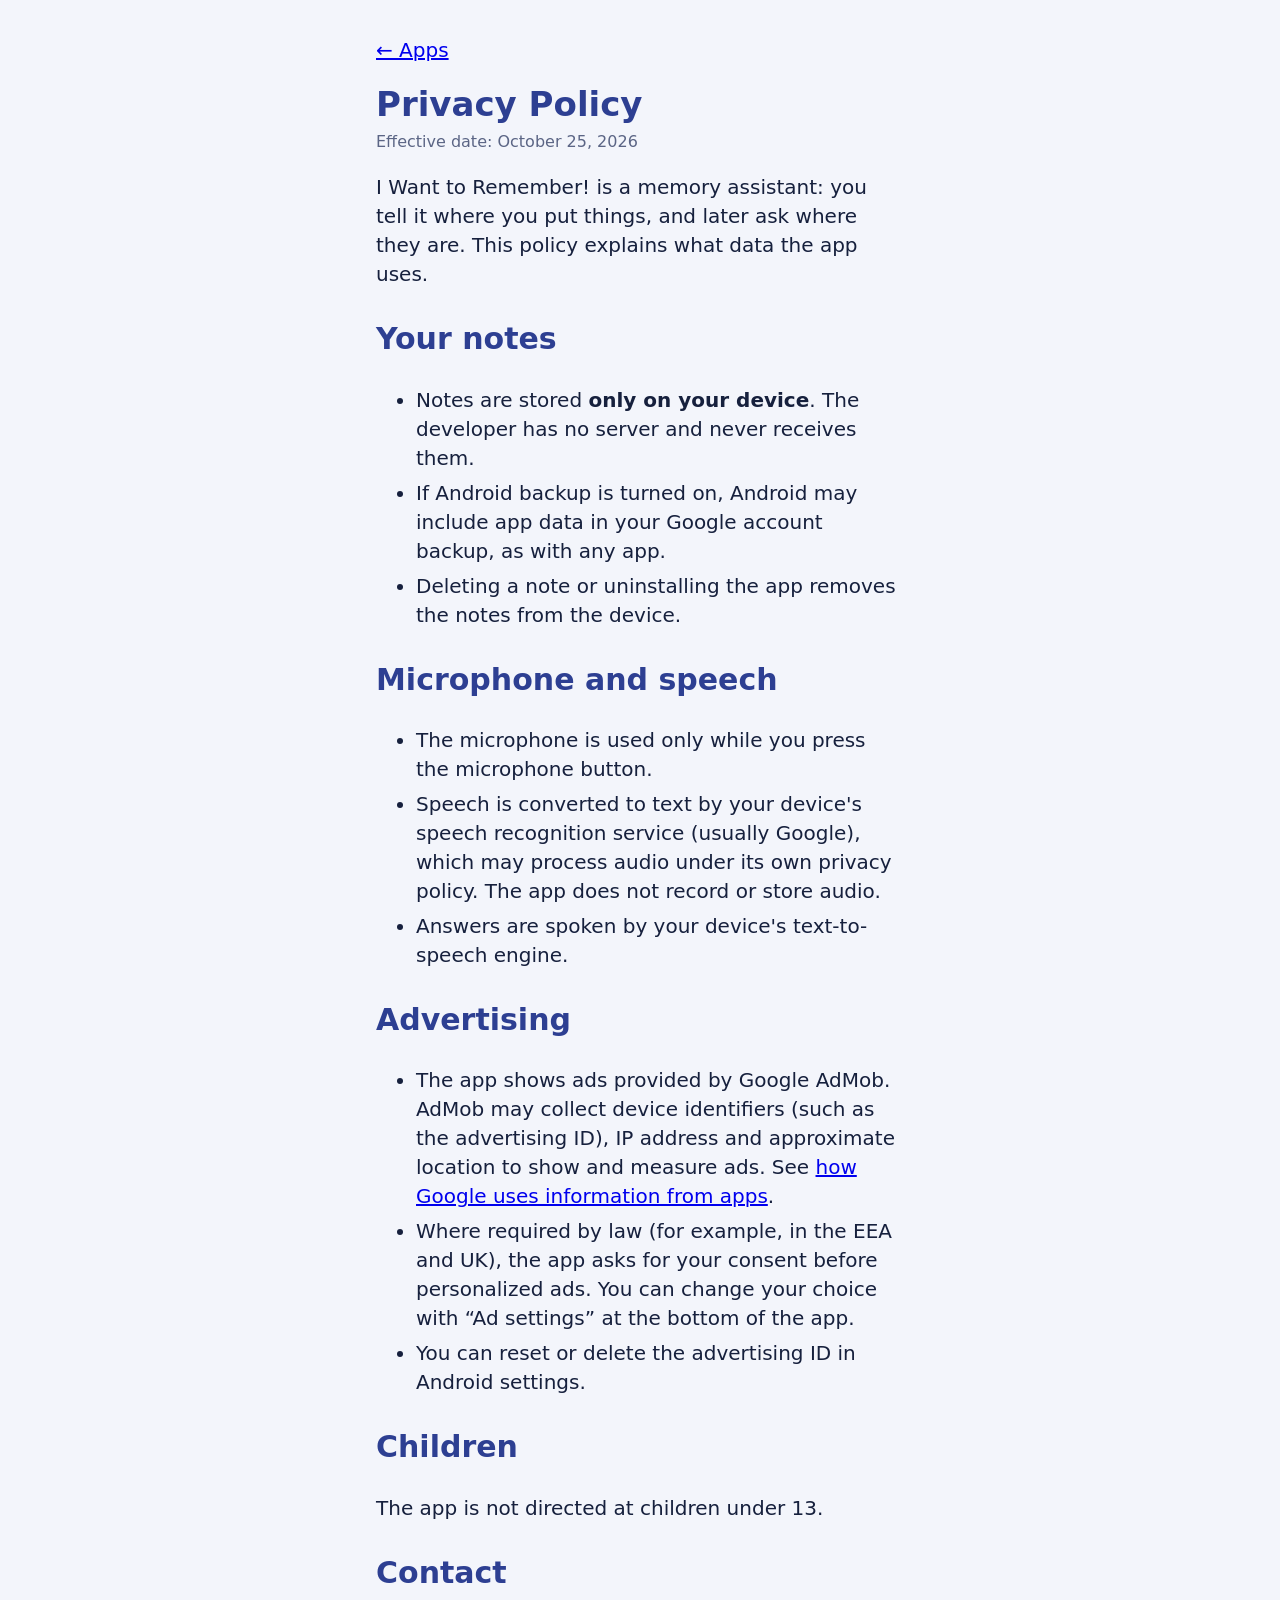
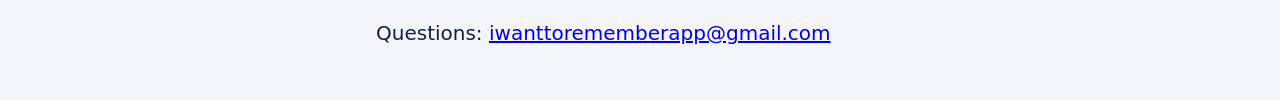
==== remember/privacy.html @ f79852ab "Add developer page and privacy policy for I Want to Remember! Co-Authored-By: Claude Opus 5.5 <norep" ====
<!doctype html>
<html lang="en">
<head>
  <meta charset="utf-8">
  <meta name="viewport" content="width=device-width, initial-scale=1">
  <title>I Want to Remember! — Privacy Policy</title>
  <link rel="icon" href="icon.svg">
  <link rel="stylesheet" href="style.css">
  <style>
    .app { text-align: left; }
    h2 { margin-top: 28px; color: var(--accent); }
    li { margin-bottom: 6px; }
  </style>
</head>
<body>
  <main class="app">
    <p><a href="../">← Apps</a></p>

    <h1>Privacy Policy</h1>
    <p class="muted">Effective date: October 25, 2026</p>

    <p>I Want to Remember! is a memory assistant: you tell it where you put things, and later ask where they are.
      This policy explains what data the app uses.</p>

    <h2>Your notes</h2>
    <ul>
      <li>Notes are stored <b>only on your device</b>. The developer has no server and never receives them.</li>
      <li>If Android backup is turned on, Android may include app data in your Google account backup, as with any app.</li>
      <li>Deleting a note or uninstalling the app removes the notes from the device.</li>
    </ul>

    <h2>Microphone and speech</h2>
    <ul>
      <li>The microphone is used only while you press the microphone button.</li>
      <li>Speech is converted to text by your device's speech recognition service (usually Google),
        which may process audio under its own privacy policy. The app does not record or store audio.</li>
      <li>Answers are spoken by your device's text-to-speech engine.</li>
    </ul>

    <h2>Advertising</h2>
    <ul>
      <li>The app shows ads provided by Google AdMob. AdMob may collect device identifiers (such as the advertising ID),
        IP address and approximate location to show and measure ads.
        See <a href="https://policies.google.com/technologies/partner-sites">how Google uses information from apps</a>.</li>
      <li>Where required by law (for example, in the EEA and UK), the app asks for your consent before personalized ads.
        You can change your choice with “Ad settings” at the bottom of the app.</li>
      <li>You can reset or delete the advertising ID in Android settings.</li>
    </ul>

    <h2>Children</h2>
    <p>The app is not directed at children under 13.</p>

    <h2>Contact</h2>
    <p>Questions: <a href="mailto:iwanttorememberapp@gmail.com">iwanttorememberapp@gmail.com</a></p>

  </main>
</body>
</html>
---- remember/style.css ----
:root {
  --bg: #f3f5fb;
  --card: #fff;
  --text: #16203d;
  --muted: #5b6585;
  --accent: #2d3f92;
  --gold: #ff9a45;
  --brand: linear-gradient(#2d3f92, #3b1f6e);
  --soft: #e6ecfb;
  --border: #d5dcef;
}

@media (prefers-color-scheme: dark) {
  :root {
    --bg: #0f1530;
    --card: #18214a;
    --text: #eef1fb;
    --muted: #a9b2d6;
    --accent: #a9b6ff;
    --soft: #1f2b5e;
    --border: #2c3870;
  }
}

* { box-sizing: border-box; }

body {
  margin: 0;
  background: var(--bg);
  color: var(--text);
  font: 20px/1.45 system-ui, -apple-system, "Segoe UI", Roboto, "Noto Sans", sans-serif;
}

.app {
  max-width: 560px;
  margin: 0 auto;
  padding: max(16px, env(safe-area-inset-top)) 16px 32px;
  text-align: center;
}

.langs {
  display: flex;
  justify-content: flex-end;
  flex-wrap: wrap;
  gap: 6px;
}
.langs button {
  min-width: 52px;
  padding: 7px 10px;
  border: 2px solid var(--border);
  border-radius: 10px;
  background: var(--card);
  color: var(--accent);
  font: inherit;
  font-size: 17px;
  font-weight: 700;
  cursor: pointer;
}
.langs button.active {
  border-color: transparent;
  background: var(--brand);
  color: #fff;
}

.logo { width: 72px; height: 72px; border-radius: 18px; margin-top: 8px; }
h1 { margin: 8px 0 0; font-size: 34px; line-height: 1.15; color: var(--accent); }
.hint { color: var(--muted); margin: 10px 0 24px; }
.muted { color: var(--muted); font-size: 16px; margin: 6px 0 0; }

.mic {
  width: 168px;
  height: 168px;
  border: 6px solid var(--gold);
  border-radius: 50%;
  background: var(--brand);
  box-shadow: 0 10px 28px rgb(59 31 110 / 0.4);
  cursor: pointer;
}
.mic svg { width: 80px; height: 80px; fill: var(--gold); }
.mic.listening { animation: pulse 1.2s ease-in-out infinite; }
@keyframes pulse {
  50% { transform: scale(1.06); box-shadow: 0 0 0 18px rgb(255 154 69 / 0.3); }
}
.mic-label { color: var(--muted); font-weight: 600; margin: 12px 0 24px; }

.reply {
  background: var(--soft);
  border-left: 6px solid var(--gold);
  border-radius: 18px;
  padding: 18px;
  margin-bottom: 24px;
}
.heard { color: var(--muted); font-style: italic; margin: 0 0 8px; }
.heard:empty { display: none; }
.answer { font-size: 27px; font-weight: 700; margin: 0; }
.others { text-align: left; color: var(--muted); font-size: 17px; padding-left: 20px; }
.others:empty { display: none; }

.link {
  margin-top: 12px;
  background: none;
  border: none;
  color: var(--accent);
  font: inherit;
  font-weight: 600;
  cursor: pointer;
}

.text-form input {
  width: 100%;
  padding: 16px;
  border: 2px solid var(--border);
  border-radius: 14px;
  background: var(--card);
  color: var(--text);
  font: inherit;
}

.buttons { display: flex; gap: 10px; margin-top: 10px; }
.buttons button {
  flex: 1;
  padding: 16px 10px;
  border: none;
  border-radius: 14px;
  background: var(--brand);
  color: #fff;
  font: inherit;
  font-weight: 700;
  cursor: pointer;
}
.buttons button.secondary {
  background: var(--card);
  color: var(--accent);
  border: 2px solid var(--border);
}

.notes {
  margin-top: 28px;
  text-align: left;
  background: var(--card);
  border: 2px solid var(--border);
  border-radius: 18px;
  padding: 16px;
}
.notes summary { cursor: pointer; font-weight: 700; }
.notes ul { list-style: none; padding: 0; margin: 12px 0 0; }
.notes li {
  display: flex;
  align-items: flex-start;
  gap: 8px;
  padding: 12px 0;
  border-bottom: 1px solid var(--border);
}
.notes li span { flex: 1; }
.notes small { display: block; color: var(--muted); font-size: 15px; }
.delete {
  border: none;
  background: none;
  color: var(--muted);
  font-size: 24px;
  padding: 0 6px;
  cursor: pointer;
}

.footer { margin-top: 24px; font-size: 16px; display: flex; flex-direction: column; align-items: center; gap: 4px; }
.footer a { color: var(--muted); }
.footer .link { margin: 0; font-size: 16px; }
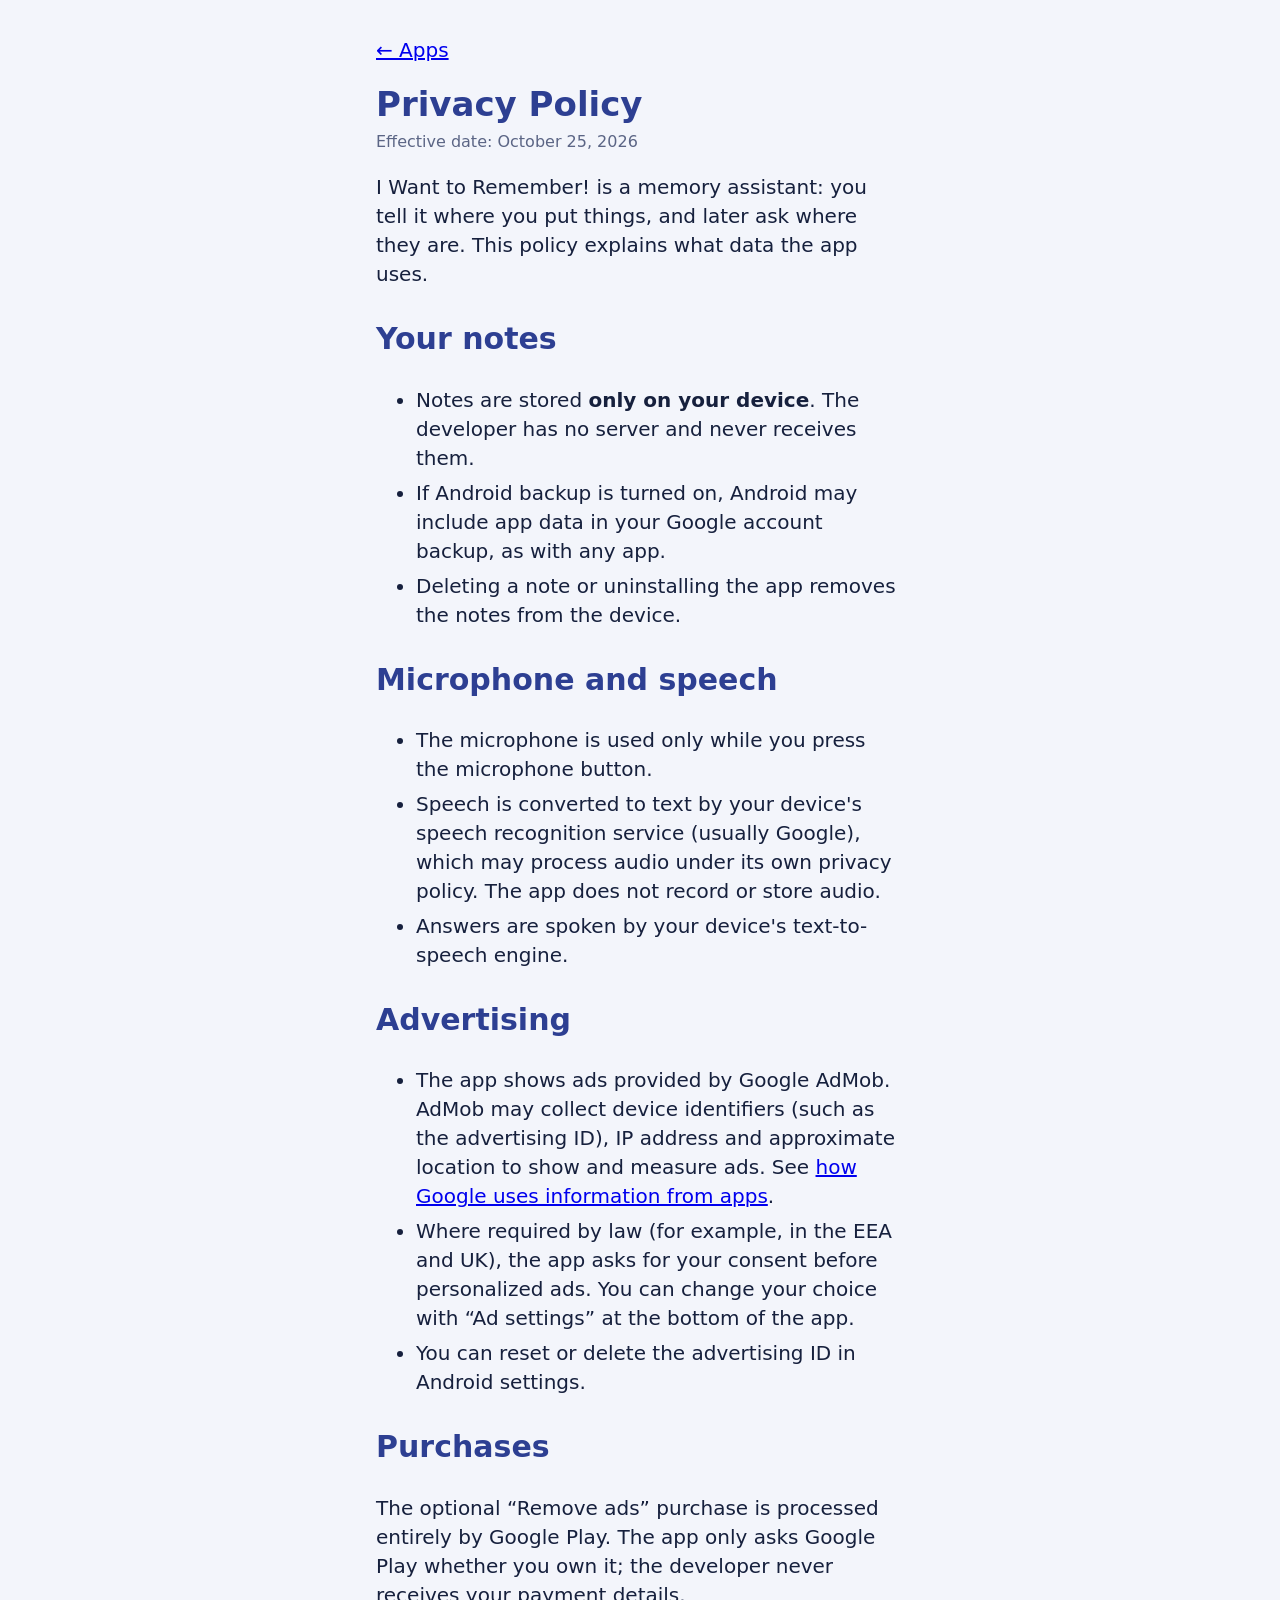
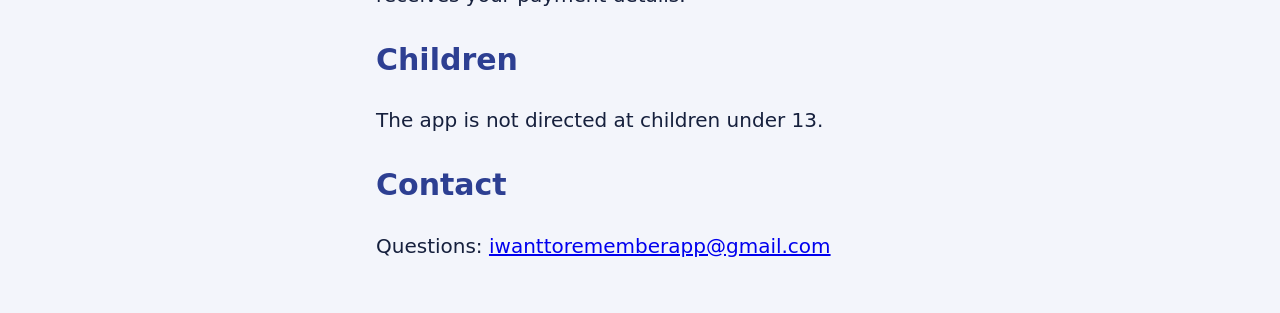
==== commit a574e98f: "Privacy policy: purchases section Co-Authored-By: Claude Opus 5.5 <noreply@anthropic.com> Claude-Ses" ====
--- a/remember/privacy.html
+++ b/remember/privacy.html
@@ -47,6 +47,10 @@
       <li>You can reset or delete the advertising ID in Android settings.</li>
     </ul>
 
+    <h2>Purchases</h2>
+    <p>The optional “Remove ads” purchase is processed entirely by Google Play. The app only asks Google Play whether you own it;
+      the developer never receives your payment details.</p>
+
     <h2>Children</h2>
     <p>The app is not directed at children under 13.</p>
 
